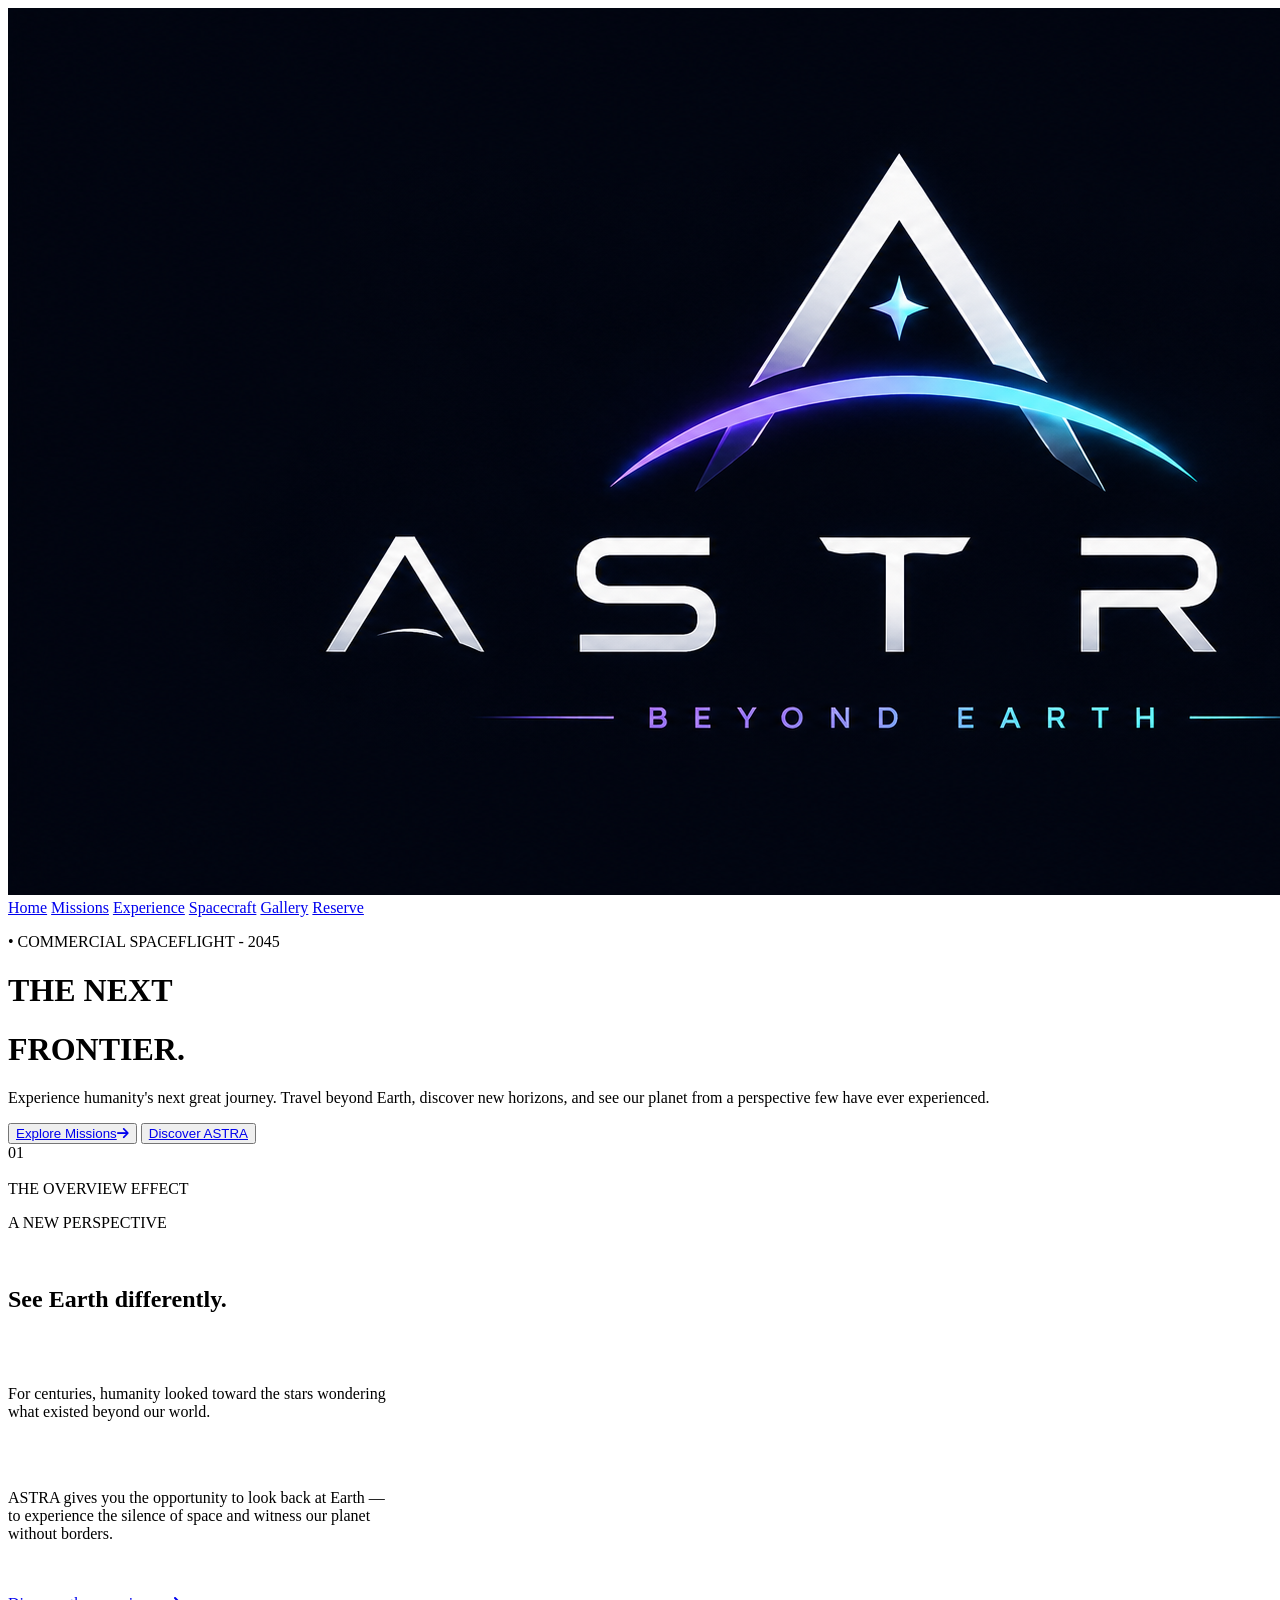
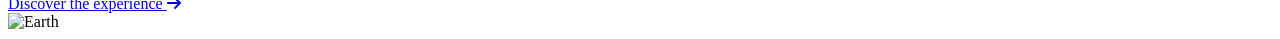
==== index.html @ ef93ec60 "Add files via upload" ====
<!DOCTYPE html>
<html lang="en">

<head>
    <meta charset="UTF-8">
    <meta name="viewport" content="width=device-width, initial-scale=1.0">
    <title>ASTRA</title>
    <link rel="stylesheet" href="astra.css">
    <link rel="preconnect" href="https://fonts.googleapis.com">
    <link rel="preconnect" href="https://fonts.gstatic.com" crossorigin>
    <link
        href="https://fonts.googleapis.com/css2?family=Bebas+Neue&family=Doto:wght@100..900&family=Orbitron:wght@400..900&family=Oswald:wght@200..700&family=Roboto:ital,wght@0,100..900;1,100..900&display=swap"
        rel="stylesheet">
    <link rel="stylesheet" href="https://cdnjs.cloudflare.com/ajax/libs/font-awesome/6.5.2/css/all.min.css">
    <link rel="icon" type="image/png" href="./LOGO.png">
</head>

<body>
    <div class="hero">
        <header class="navbar">
            <div class="nav-wrapper">
                <a href="#home" class="logos">
                    <img src="./LOGO.png" alt="ASTRA logo" class="brand-logo">
                    <!-- <div class="logo-mark">
                        ✦ &nbsp;ASTRA
                    </div> -->
                </a>
                <nav class="navigation">

                    <a href="astra.html">Home</a>

                    <a href="./mission.html">Missions</a>

                    <a href="./experience.html" target="_blank">Experience</a>

                    <a href="./spacecraft.html" target="_blank">Spacecraft</a>

                    <a href="./gallery.html" target="_blank">Gallery</a>

                    <a href="./reserve.html" class="nav-cta">Reserve</a>
                </nav>
            </div>
        </header>
        <main>
            <div class="heading">
                <p class="hero-description"> • COMMERCIAL SPACEFLIGHT - 2045</p>
                <h1 class="head1">THE NEXT</h1>
                <h1 class="head2">FRONTIER.</h1>
                <p class="hero-description">

                    Experience humanity's next great journey.
                    Travel beyond Earth, discover new horizons,
                    and see our planet from a perspective few
                    have ever experienced.

                </p>
                <button class="button color"><a href="./mission.html">Explore Missions<i
                            class="fa-solid fa-arrow-right"></i></a></button>
                <button class="nav-cta"><a href="./gallery.html">Discover ASTRA</a></button>
            </div>

        </main>
    </div>
    <div class="earth">
        <div class="earth one">01<br><br>THE OVERVIEW EFFECT</div>
        <div class="earth two">
            <p class="pp1">A NEW PERSPECTIVE</p><br>
            <h2>See Earth
                <span>differently.</span>
            </h2><br><br>
            <p>For centuries, humanity looked toward the stars wondering <br>what existed beyond our world.</p><br><br>
            <p>ASTRA gives you the opportunity to look back at Earth — <br>to experience the silence of space and
                witness our planet <br>without borders.</p>
            <br><br>

            <a href="./experience.html" class="arrow-link">

                <u>Discover the experience</u>

                <i class="fa-solid fa-arrow-right"></i>

            </a>
        </div>
        <div class="earth three">
            <img src="https://plus.unsplash.com/premium_photo-1712175879037-86f0007dc7dd?w=500&auto=format&fit=crop&q=60&ixlib=rb-4.1.0&ixid=M3wxMjA3fDB8MHxzZWFyY2h8NXx8ZWFydGglMjBmcm9tJTIwc3BhY2V8ZW58MHx8MHx8fDA%3D"
                alt="Earth" height="300px" width="400px">
        </div>
    </div>
</body>

</html>
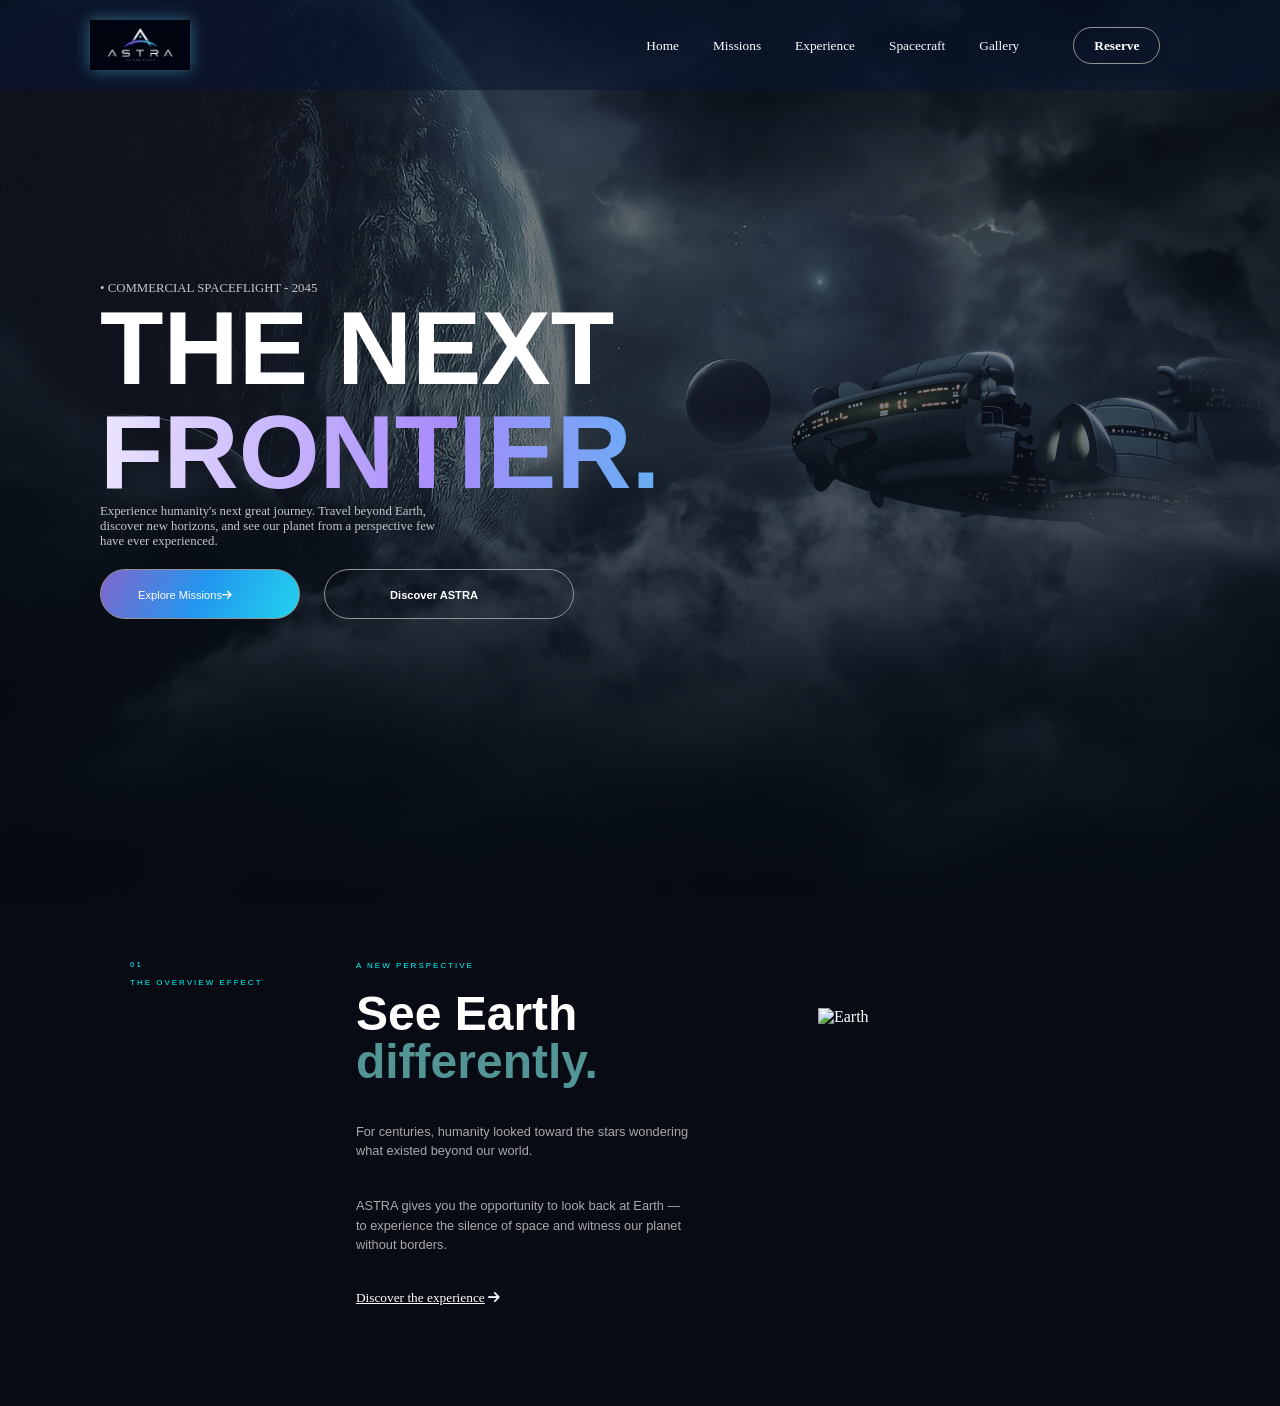
==== commit bdb23f2b: "Update index.html" ====
--- a/index.html
+++ b/index.html
@@ -5,7 +5,7 @@
     <meta charset="UTF-8">
     <meta name="viewport" content="width=device-width, initial-scale=1.0">
     <title>ASTRA</title>
-    <link rel="stylesheet" href="astra.css">
+    <link rel="stylesheet" href="style.css">
     <link rel="preconnect" href="https://fonts.googleapis.com">
     <link rel="preconnect" href="https://fonts.gstatic.com" crossorigin>
     <link
@@ -27,7 +27,7 @@
                 </a>
                 <nav class="navigation">
 
-                    <a href="astra.html">Home</a>
+                    <a href="index.html">Home</a>
 
                     <a href="./mission.html">Missions</a>
 
@@ -88,4 +88,4 @@
     </div>
 </body>
 
-</html>+</html>
--- a/style.css
+++ b/style.css
@@ -0,0 +1,1082 @@
+* {
+    margin: 0;
+    padding: 0;
+    box-sizing: border-box;
+    scroll-behavior: smooth;
+    color: white;
+
+}
+
+.hero {
+    min-height: 100vh;
+
+    background-image:
+        linear-gradient(rgba(3, 8, 18, 0.35), rgba(3, 8, 18, 0.75)),
+        url("./willgard-spaceship-5570682.jpg");
+    background-size: cover;
+    background-position: center;
+    background-repeat: no-repeat;
+    overflow: hidden;
+    animation: heroZoom 5s ease-in-out infinite alternate;
+
+}
+
+body {
+    background-color: #080b13;
+    background-image:
+        radial-gradient(at 0% 0%, rgba(59, 130, 246, 0.15) 0px, transparent 50%),
+        radial-gradient(at 100% 100%, rgba(147, 51, 234, 0.12) 0px, transparent 50%);
+    background-attachment: fixed;
+}
+
+@keyframes heroZoom {
+
+    from {
+        background-size: 110%;
+    }
+
+    to {
+        background-size: 100%;
+    }
+
+}
+
+.navbar {
+    width: 100vw;
+    position: fixed;
+    top: 0;
+    left: 0;
+    z-index: 999;
+    background-color: rgba(8, 22, 50, 0.568);
+
+}
+
+.logos {
+    font-size: 1.5rem;
+    font-weight: bold;
+    display: flex;
+    align-items: center;
+    gap: 12px;
+}
+
+.brand-logo {
+    width: 100px;
+    height: 80px;
+    object-fit: contain;
+    filter: drop-shadow(0 0 8px rgba(100, 220, 255, 0.45));
+}
+
+.logo-mark {
+    letter-spacing: 1px;
+}
+
+.nav-wrapper {
+    width: 86%;
+    height: 90px;
+    margin: auto;
+    display: flex;
+    justify-content: space-between;
+    align-items: center;
+    color: white;
+    text-decoration: none;
+}
+
+
+a {
+    color: rgb(255, 254, 254);
+    text-decoration: none;
+    margin-right: 30px;
+    font-size: smaller;
+
+}
+
+
+.navigation a:hover {
+    color: lightblue;
+}
+
+.nav-cta {
+    padding: 10px 20px;
+    border: 1px solid rgb(149, 147, 147);
+    width: 250px;
+    height: 50px;
+    background-color: transparent;
+    border-radius: 40px;
+    margin-left: 20px;
+    color: white;
+    font-weight: bold;
+}
+
+.nav-cta:hover {
+
+    background: rgba(255, 255, 255, 0.496);
+    color: black;
+}
+
+main {
+    width: 100%;
+    min-height: 100vh;
+    /* background-color: rgb(3, 8, 18); */
+    color: white;
+    display: flex;
+    justify-content: left;
+    align-items: center;
+
+}
+
+.heading {
+    color: white;
+
+}
+
+.hero-description {
+    color: rgb(198, 197, 197);
+
+    font-size: 0.8em;
+
+    /* margin-top: 2px; */
+
+    width: 50%;
+    padding-left: 100px;
+}
+
+.head1,
+.head2 {
+    font-size: 6.5rem;
+    font-family: "Orbitron", sans-serif;
+    text-align: left;
+    padding-left: 100px;
+    line-height: 1;
+}
+
+.head2 {
+    background:
+        linear-gradient(90deg,
+            white,
+            #a78bfa,
+            #22d3ee);
+    color: transparent;
+    -webkit-background-clip: text;
+}
+
+
+
+
+
+.color {
+    padding: 10px 20px;
+    border: 1px solid rgb(149, 147, 147);
+    width: 200px;
+    height: 50px;
+    background: linear-gradient(115deg,
+            #8067cc,
+            #2296ee, #22d3ee);
+    border-radius: 40px;
+    margin-top: 20px;
+    margin-left: 100px;
+    padding-left: 20px;
+    color: rgb(10, 1, 51);
+    font-weight: 500;
+}
+
+.color:hover {
+    box-shadow: 0px 0px 15px 2px #22d3ee;
+}
+
+/* & --- intro --- * */
+.earth {
+    width: 100%;
+    height: 100%;
+    /* margin-left: 100px; */
+    /* margin-right: 100px; */
+    margin-top: 30px;
+    color: white;
+    display: flex;
+    justify-content: left;
+    align-items: center;
+    background-color: #080b13;
+    background-image:
+        radial-gradient(at 0% 0%, rgba(59, 130, 246, 0.15) 0px, transparent 50%),
+        radial-gradient(at 100% 100%, rgba(147, 51, 234, 0.12) 0px, transparent 50%);
+    background-attachment: fixed;
+    padding-bottom: 50px;
+
+}
+
+.earth div {
+    width: 50%;
+    height: 100%;
+    margin-top: 20px auto;
+    display: flex;
+    flex-direction: column;
+    align-items: flex-start;
+
+
+}
+
+/* .earth img {
+    width: 20%;
+    height: 20%;
+    border-radius: 20px;
+    box-shadow: 0px 0px 15px 2px #22d3ee;
+} */
+
+.one {
+    height: 300px;
+    width: 500px;
+    /* border: 1px solid white; */
+    padding-left: 50px;
+    margin-top: 0px auto;
+    margin-left: 80px;
+    align-self: flex-start;
+    color: cyan;
+    font-family: "Orbitron", sans-serif;
+    font-size: 0.5em;
+    letter-spacing: 2px;
+}
+
+.two {
+    height: 500px;
+    width: 700px;
+    /* border: 1px solid white; */
+    padding-left: 0;
+    margin-left: -200px;
+
+}
+
+.two .pp1 {
+    color: cyan;
+    font-family: "Orbitron", sans-serif;
+    font-size: 0.5em;
+    letter-spacing: 2px;
+}
+
+h2 {
+    font-size: 3rem;
+    font-family: "Orbitron", sans-serif;
+    text-align: left;
+    padding-left: 0px;
+    line-height: 1;
+}
+
+h2 span {
+    color: rgb(83, 149, 149);
+}
+
+.two p {
+    font-size: 0.8em;
+    font-family: Arial, Helvetica, sans-serif;
+    text-align: left;
+    padding-left: 0px;
+    line-height: 1.5;
+    color: darkgray;
+}
+
+.three {
+    height: 400px;
+    width: 400px;
+    /* border: 1px solid white; */
+    padding: 0;
+}
+
+/* & ---mission--- *  */
+
+.destination {
+    width: 100%;
+    height: 100%;
+    /* margin-left: 100px; */
+    /* margin-right: 100px; */
+    padding-top: 400px;
+    padding-bottom: 200px;
+    color: white;
+    /* display: flex;
+    flex-direction: row; */
+    justify-content: left;
+    align-items: center;
+    background-color: #080b13;
+    background-image:
+        radial-gradient(at 0% 0%, rgba(59, 130, 246, 0.15) 0px, transparent 50%),
+        radial-gradient(at 100% 100%, rgba(147, 51, 234, 0.12) 0px, transparent 50%);
+    background-attachment: fixed;
+    padding: 30px;
+}
+
+.desti-two {
+
+    width: 100%;
+    height: 100%;
+    margin-left: 100px;
+    line-height: 1.2;
+    padding-top: -100px;
+    margin-bottom: 50px;
+    margin-top: -20px;
+    /* display: flex;
+    flex-direction: column; */
+}
+
+.desti-three {
+    width: 80%;
+    height: 620px;
+    margin-right: 100px;
+    padding-top: 30px;
+    display: grid;
+    grid-template-columns: repeat(3, 0.8fr);
+    grid-template-rows: repeat(1, 1fr);
+    gap: 20px;
+    padding-top: 50px;
+}
+
+.mission-grid {
+    width: 1100px;
+    margin: auto;
+    display: grid;
+    grid-template-columns: repeat(3, 1fr);
+    gap: 18px;
+}
+
+.mission-card {
+    height: 480px;
+    position: relative;
+    overflow: hidden;
+    border-radius: 26px;
+    border: 1px solid rgba(255, 255, 255, 0.08);
+}
+
+.mission-bg {
+    position: absolute;
+    top: 0;
+    right: 0;
+    bottom: 0;
+    left: 0;
+    background-size: cover;
+    background-position: center;
+    background-repeat: no-repeat;
+    transition: transform 0.8s ease;
+}
+
+.orbit .mission-bg {
+    background-image:
+        url("https://media.istockphoto.com/id/957874610/photo/earth-sun-and-space-station.jpg?s=612x612&w=0&k=20&c=UBOXtW0sjMnR9R8b58LQRHuOj3M2N2pad-cqvcgSjHU=");
+}
+
+.moon .mission-bg {
+    background-image: url("https://images.unsplash.com/photo-1444703686981-a3abbc4d4fe3?auto=format&fit=crop&w=1200&q=90");
+}
+
+.mars .mission-bg {
+    background-image: url("https://images.unsplash.com/photo-1614728894747-a83421e2b9c9?auto=format&fit=crop&w=1200&q=90");
+}
+
+.mission-card:hover .mission-bg {
+    transform: scale(1.08);
+}
+
+.mission-top {
+    position: absolute;
+    top: 25px;
+    left: 25px;
+    right: 25px;
+    display: flex;
+    justify-content: space-between;
+    font-size: 9px;
+    letter-spacing: 2px;
+    color: #d1d4df;
+}
+
+.mission-content {
+    position: absolute;
+    left: 28px;
+    right: 28px;
+    bottom: 28px;
+}
+
+.mission-meta {
+    display: flex;
+    justify-content: space-between;
+    font-size: 8px;
+    letter-spacing: 2px;
+    color: #b6bbc8;
+    margin-bottom: 15px;
+}
+
+.mission-content h3 {
+    font-size: 50px;
+    letter-spacing: -2px;
+}
+
+.mission-content p {
+    font-size: 12px;
+    width: 340px;
+    margin: 12px 0 25px;
+}
+
+.mission-footer {
+    border-top: 1px solid rgba(255, 255, 255, 0.18);
+    padding-top: 17px;
+    display: flex;
+    justify-content: space-between;
+    align-items: center;
+}
+
+.mission-footer span,
+.mission-footer a {
+    font-size: 9px;
+    letter-spacing: 1px;
+}
+
+.mission-footer a {
+    display: flex;
+    gap: 8px;
+}
+
+.mission-footer i {
+    color: cyan;
+
+}
+
+/* &--- experience--- */
+.experience {
+    width: 100%;
+    height: 100%;
+
+    /* margin-right: 100px; */
+    padding-top: 100px;
+    padding-bottom: 200px;
+    color: white;
+    /* display: flex; */
+    /* flex-direction: column; */
+    justify-content: left;
+    align-items: center;
+    background-color: #080b13;
+    background-image:
+        radial-gradient(at 0% 0%, rgba(59, 130, 246, 0.15) 0px, transparent 50%),
+        radial-gradient(at 100% 100%, rgba(147, 51, 234, 0.12) 0px, transparent 50%);
+    background-attachment: fixed;
+
+}
+
+.exp-grid {
+    width: 900px;
+    height: 450px;
+    margin: auto;
+    display: grid;
+    grid-template-columns: repeat(3, 1fr);
+    gap: 15px;
+}
+
+.grid {
+    height: 280px;
+    width: 100%;
+    position: relative;
+    padding: 30px;
+    overflow: hidden;
+    border-radius: 22px;
+    border: 1px solid rgb(102, 101, 101);
+    background:
+        linear-gradient(145deg,
+            rgba(255, 255, 255, 0.07),
+            rgba(255, 255, 255, 0.015));
+    transition: 0.4s;
+}
+
+.grid:hover {
+
+    transform: translateY(-7px);
+    border-color: rgba(139, 92, 246, 0.45);
+    background:
+        linear-gradient(145deg,
+            rgba(139, 92, 246, 0.12),
+            rgba(255, 255, 255, 0.02));
+}
+
+.logo {
+
+    width: 48px;
+    height: 48px;
+    display: flex;
+    justify-content: center;
+    align-items: center;
+    border: 1px solid rgb(252, 232, 212);
+    border-radius: 50%;
+    color: cyan;
+    background: rgba(255, 255, 255, 0.04);
+}
+
+.grid h4 {
+    margin-top: 45px;
+    font-size: 22px;
+}
+
+.pp2 {
+    font-size: 12px;
+    margin-top: 13px;
+    width: 100%;
+    max-width: 380px;
+    color: rgb(181, 178, 178);
+}
+
+.large {
+    grid-row: span 2;
+    height: 575px;
+}
+
+.grid span {
+    position: absolute;
+    top: 32px;
+    right: 30px;
+    color: #555c6f;
+    font-size: 10px;
+}
+
+.grid a,
+.grid i {
+    font-size: smaller;
+    color: cyan;
+
+}
+
+.grid a {
+    font-size: xx-small;
+    margin-top: 100px;
+}
+
+/* &--spacecraft--& */
+.spacecraft {
+    width: 90vw;
+    height: 80vh;
+
+    margin: 80px auto 120px;
+    color: white;
+    display: grid;
+    grid-template-columns: 1.05fr 1fr;
+    gap: 60px;
+    align-items: center;
+}
+
+.space-img {
+    position: relative;
+    height: 500px;
+    border-radius: 24px;
+    overflow: hidden;
+    background:
+        linear-gradient(180deg, rgba(0, 0, 0, 0.15), rgba(3, 8, 18, 0.65)),
+        url("https://images.unsplash.com/photo-1517976547714-720226b864c1?w=500&auto=format&fit=crop&q=60&ixlib=rb-4.1.0&ixid=M3wxMjA3fDB8MHxzZWFyY2h8MjB8fHJvY2tldCUyMGxhdW5jaHxlbnwwfHwwfHx8MA%3D%3D");
+    background-size: cover;
+    background-position: center;
+    box-shadow: 0 20px 60px rgba(0, 0, 0, 0.35);
+}
+
+.space-badge {
+    position: absolute;
+    top: 18px;
+    left: 18px;
+    background: rgba(5, 16, 36, 0.78);
+    color: #d8f0ff;
+    border: 1px solid rgba(255, 255, 255, 0.14);
+    border-radius: 10px;
+    padding: 8px 14px;
+    font-size: 11px;
+    letter-spacing: 1.5px;
+    text-transform: uppercase;
+}
+
+.space-caption {
+    position: absolute;
+    left: 24px;
+    bottom: 24px;
+}
+
+.space-kicker {
+    color: #77e7ff;
+    font-size: 10px;
+    letter-spacing: 2px;
+    text-transform: uppercase;
+    margin-bottom: 8px;
+}
+
+.space-caption h3 {
+    font-size: 1rem;
+    font-family: "Orbitron", sans-serif;
+}
+
+.space-data {
+    display: flex;
+    flex-direction: column;
+    gap: 22px;
+}
+
+.section-kicker {
+    color: #78d4ff;
+    font-family: "Orbitron", sans-serif;
+    font-size: 0.72rem;
+    letter-spacing: 2px;
+    line-height: 1.4;
+}
+
+.space-copy h2 {
+    font-size: 3rem;
+    line-height: 0.95;
+    font-family: "Orbitron", sans-serif;
+}
+
+.space-copy h2 span {
+    color: rgb(83, 149, 149);
+}
+
+.space-copy p {
+    color: #b8c0d2;
+    font-size: 1rem;
+    line-height: 1.7;
+    max-width: 560px;
+}
+
+.stats-grid {
+    display: grid;
+    grid-template-columns: repeat(2, 1fr);
+    gap: 10px;
+}
+
+.stat-card {
+    background: rgba(255, 255, 255, 0.04);
+    border: 1px solid rgba(255, 255, 255, 0.14);
+    border-radius: 18px;
+    padding: 22px 18px;
+}
+
+.stat-number {
+    color: cyan;
+    font-family: "Orbitron", sans-serif;
+    font-size: 0.7rem;
+    letter-spacing: 2px;
+    margin-bottom: 12px;
+}
+
+.stat-card h3 {
+    font-size: 2.4rem;
+    line-height: 1;
+    margin-bottom: 8px;
+}
+
+.stat-card .pp2 {
+    width: 100%;
+    margin: 0;
+    font-size: 0.72rem;
+    letter-spacing: 1.2px;
+    color: #b8c0d2;
+}
+
+.space-data .button.color {
+    width: 260px;
+    margin-left: 0;
+    margin-top: 4px;
+}
+
+/* &-- gallery --& */
+.gallery {
+    background: #05070d;
+    padding: 90px 20px 110px;
+}
+
+.section-heading {
+    max-width: 1250px;
+    margin: 0 auto 34px;
+    display: flex;
+    justify-content: space-between;
+    align-items: flex-end;
+    gap: 28px;
+}
+
+.section-tag {
+    color: cyan;
+    font-size: 10px;
+    letter-spacing: 2px;
+    text-transform: uppercase;
+    font-family: "Orbitron", sans-serif;
+    margin-bottom: 12px;
+}
+
+.section-heading h2 {
+    font-size: 3rem;
+    line-height: 0.95;
+    font-family: "Orbitron", sans-serif;
+
+}
+
+.section-heading h2 span {
+    color: rgb(83, 149, 149);
+}
+
+.section-heading p {
+    color: #b8c0d2;
+    font-size: 0.95rem;
+    width: 320px;
+}
+
+.gallery-grid {
+    max-width: 1250px;
+    margin: auto;
+    display: grid;
+    grid-template-columns: 2fr 1fr 1fr;
+    grid-template-rows: 250px 250px;
+    gap: 14px;
+}
+
+.gallery-item {
+    position: relative;
+    overflow: hidden;
+    border-radius: 20px;
+    background-size: cover;
+    background-position: center;
+    display: flex;
+    flex-direction: column;
+    justify-content: space-between;
+    padding: 20px;
+    transition: 0.5s;
+}
+
+.gallery-item:hover {
+    transform: translateY(-5px);
+}
+
+.gallery-item::after {
+
+    position: absolute;
+    inset: 0;
+    background: linear-gradient(to bottom, rgba(0, 0, 0, 0.08), rgba(0, 0, 0, 0.78));
+    z-index: 0;
+}
+
+.gallery-item span,
+.gallery-item div {
+    position: relative;
+    z-index: 1;
+}
+
+.gallery-item span {
+    font-size: 9px;
+    color: cyan;
+}
+
+.gallery-item div {
+    font-family: "Orbitron", sans-serif;
+    font-size: 11px;
+    letter-spacing: 1px;
+}
+
+.gallery-main {
+    border-radius: 20px;
+    grid-row: span 2;
+    object-fit: contain;
+    /* background-image:
+        url("https://plus.unsplash.com/premium_photo-1677609371686-2cd94779a864?w=500&auto=format&fit=crop&q=60&ixlib=rb-4.1.0&ixid=M3wxMjA3fDB8MHxzZWFyY2h8NDN8fGVhcnRoJTIwZnJvbSUyMG9yYml0fGVufDB8fDB8fHww"); */
+
+}
+
+.gallery-two {
+
+    background-image:
+        url("https://images.unsplash.com/photo-1462331940025-496dfbfc7564?auto=format&fit=crop&w=800&q=90");
+
+}
+
+.gallery-three {
+
+    background-image:
+        url("https://media.istockphoto.com/id/1162816285/photo/view-of-moon-limb-with-earth-rising-on-the-horizon-footprints-as-an-evidence-of-people-being.jpg?s=2048x2048&w=is&k=20&c=cIBSzhh8nYWKjokt1KEZdi9Ikp37Xhbtf25jiWgMxLI=");
+
+}
+
+.gallery-four {
+
+    background-image:
+        url("./the\ moon.jpg");
+
+}
+
+.gallery-five {
+
+    background-image:
+        url("https://images.unsplash.com/photo-1451187580459-43490279c0fa?auto=format&fit=crop&w=800&q=90");
+
+}
+
+/* & --reserve-- */
+
+.final-cta {
+    min-height: 650px;
+    position: relative;
+    display: flex;
+    align-items: center;
+    justify-content: center;
+    text-align: center;
+    overflow: hidden;
+    padding: 40px 20px;
+    background:
+        linear-gradient(rgba(5, 7, 13, 0.45), rgba(5, 7, 13, 0.9)),
+        url("https://images.unsplash.com/photo-1446776811953-b23d57bd21aa?auto=format&fit=crop&w=2200&q=90");
+    background-size: cover;
+    background-position: center;
+}
+
+.cta-stars {
+    position: absolute;
+    width: 500px;
+    height: 500px;
+    border-radius: 50%;
+    background: rgba(109, 40, 217, 0.38);
+    filter: blur(150px);
+    opacity: 0.16;
+}
+
+.cta-content {
+    position: relative;
+    width: 980px;
+}
+
+.cta-content h2 {
+    font-size: 3rem;
+    line-height: 0.92;
+    font-family: "Orbitron", sans-serif;
+    text-transform: uppercase;
+}
+
+.cta-content h2 span {
+    color: rgb(83, 149, 149);
+}
+
+.cta-content p {
+    width: 520px;
+    margin: 25px auto 35px;
+    color: #c9d1e0;
+    font-size: 0.98rem;
+}
+
+.button-primary {
+    display: inline-flex;
+    align-items: center;
+    gap: 10px;
+    padding: 14px 26px;
+    border-radius: 999px;
+    background: linear-gradient(120deg, #8067cc, #2296ee, #22d3ee);
+    color: white;
+    font-size: 0.82rem;
+    letter-spacing: 1px;
+    text-transform: uppercase;
+    border: 1px solid rgba(255, 255, 255, 0.22);
+    box-shadow: 0 12px 30px rgba(51, 124, 255, 0.22);
+    transition: 0.3s;
+}
+
+.button-primary:hover {
+    transform: translateY(-2px);
+    box-shadow: 0 16px 40px rgba(51, 124, 255, 0.38);
+}
+
+.footer {
+    background: #03050a;
+    padding: 80px 7% 30px;
+}
+
+.footer-top {
+    max-width: 1250px;
+    margin: auto;
+    display: grid;
+    grid-template-columns: 2fr 1fr 1fr 1fr;
+    gap: 60px;
+    padding-bottom: 80px;
+}
+
+.footer-brand p {
+    font-size: 12px;
+    max-width: 220px;
+    margin: 10px 0;
+}
+
+.footer-logo-link {
+    display: inline-flex;
+    align-items: center;
+    justify-content: center;
+}
+
+.footer-logo {
+    width: 150px;
+    height: 150px;
+    margin-left: 100px;
+    object-fit: contain;
+    filter: drop-shadow(0 0 10px rgba(100, 220, 255, 0.35));
+}
+
+.socials {
+    display: flex;
+    gap: 8px;
+}
+
+.socials a {
+    width: 36px;
+    height: 36px;
+    display: flex;
+    align-items: center;
+    justify-content: center;
+    border: 1px solid rgba(255, 255, 255, 0.18);
+    border-radius: 50%;
+    font-size: 12px;
+    color: #a8b1c5;
+    transition: 0.3s;
+}
+
+.socials a:hover {
+    background: rgba(255, 255, 255, 0.333);
+    /* color: blue; */
+}
+
+.footer-column {
+    display: flex;
+    flex-direction: column;
+    gap: 20px;
+}
+
+.footer-column h4 {
+    font-size: 20px;
+    letter-spacing: 2px;
+    margin-bottom: 10px;
+}
+
+.footer-column a {
+    color: grey;
+    font-size: 18px;
+    transition: 0.3s;
+}
+
+.footer-column a:hover {
+    color: white;
+
+}
+
+.footer-bottom {
+    width: 1250px;
+    margin: auto;
+    padding-top: 25px;
+    border-top: 1px solid rgb(161, 154, 154);
+    display: flex;
+    justify-content: space-between;
+    color: #555c6e;
+    font-size: 12px;
+    letter-spacing: 2px;
+
+}
+
+/* & -- registration & -- */
+
+.registration {
+    width: 800px;
+    margin: 120px auto 60px;
+}
+
+.registration-heading {
+    text-align: center;
+    margin-bottom: 40px;
+}
+
+.registration-heading p {
+    font-family: "Roboto", sans-serif;
+    color: #aaa;
+    font-size: 14px;
+}
+
+.registration-heading h1 {
+    font-family: "orbitron", sans-serif;
+    font-size: 60px;
+    color: white;
+    margin: 15px 0;
+}
+
+.registration-heading h1 span {
+    color: rgb(83, 149, 149);
+}
+
+.registration form {
+    background-color: rgba(255, 255, 255, 0.05);
+    padding: 40px;
+    border: 1px solid #444;
+}
+
+.form-group {
+    margin-bottom: 25px;
+}
+
+.form-group label {
+    display: block;
+    font-family: "Roboto", sans-serif;
+    color: #ddd;
+    font-size: 14px;
+    margin-bottom: 8px;
+}
+
+.form-group input,
+.form-group select,
+.form-group textarea {
+    width: 100%;
+    padding: 12px;
+    box-sizing: border-box;
+    background-color: #101820;
+    border: 1px solid #555;
+    color: white;
+    font-family: "Roboto", sans-serif;
+    font-size: 14px;
+}
+
+.form-group input:focus,
+.form-group select:focus,
+.form-group textarea:focus {
+    border-color: #9db4c4;
+}
+
+.radio-group {
+    display: flex;
+    gap: 25px;
+}
+
+.radio-group label {
+    display: flex;
+    align-items: center;
+    gap: 5px;
+}
+
+
+.terms {
+    margin: 25px 0;
+}
+
+.terms label {
+    /* display: flex; */
+    align-items: center;
+    gap: 8px;
+    color: #aaa;
+}
+
+.submit-btn {
+    width: 100%;
+    padding: 15px;
+    background-color: transparent;
+    border: 1px solid white;
+    color: white;
+    font-family: "Orbitron", sans-serif;
+    font-size: 13px;
+    letter-spacing: 2px;
+    cursor: pointer;
+}
+
+.submit-btn:hover {
+    background-color: white;
+    color: black;
+}
+
+footer {
+    display: flex;
+    justify-content: space-between;
+    padding: 30px 60px;
+    border-top: 1px solid #333;
+    color: #777;
+    font-family: "Roboto", sans-serif;
+    font-size: 12px;
+}
